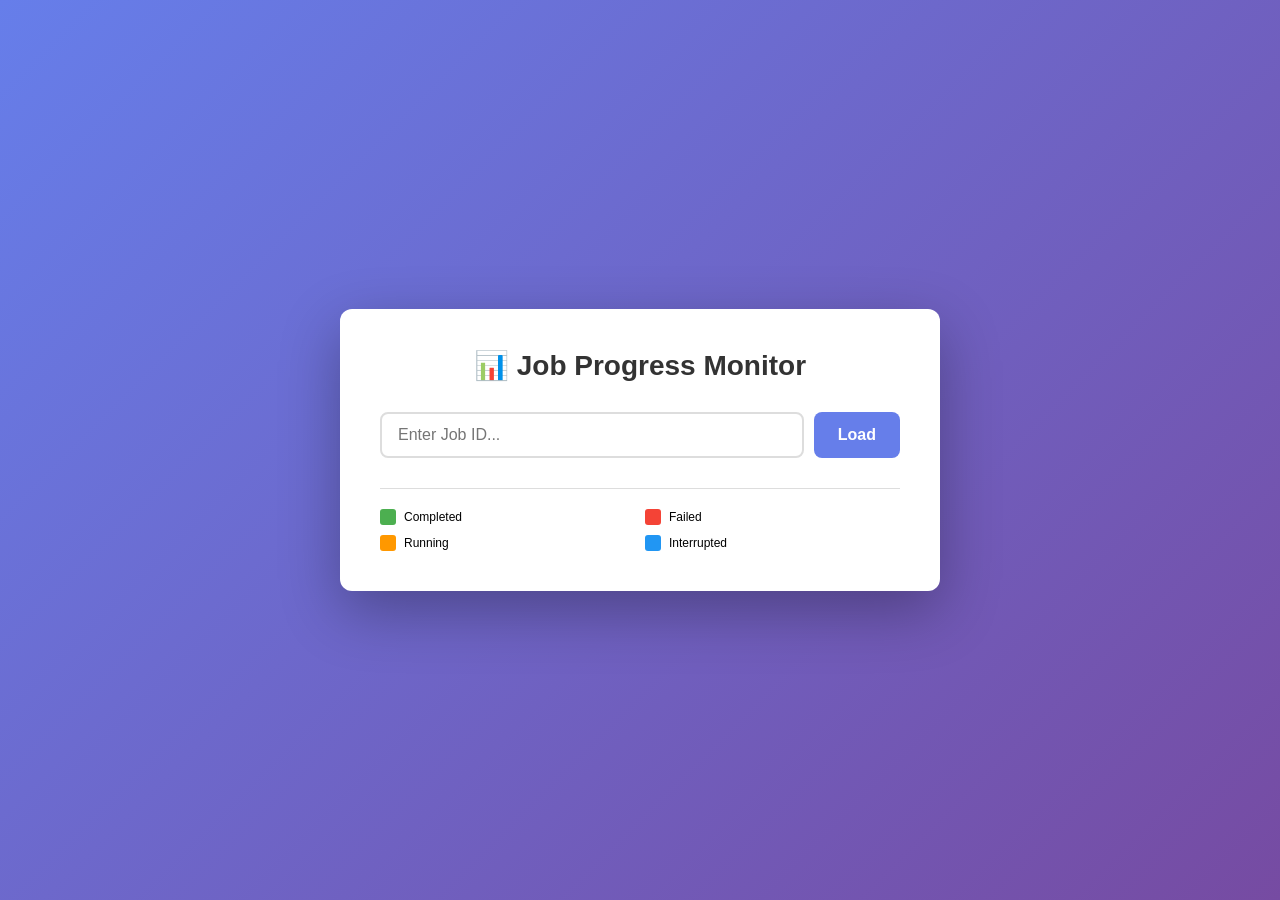
==== impl_translator/src/features/SR1001/html/index.html @ 7710dd29 "first commit" ====
<!DOCTYPE html>
<html lang="ja">
<head>
    <meta charset="UTF-8">
    <meta name="viewport" content="width=device-width, initial-scale=1.0">
    <title>SR1001: Job Progress Monitoring</title>
    <style>
        * {
            margin: 0;
            padding: 0;
            box-sizing: border-box;
        }
        
        body {
            font-family: 'Segoe UI', Tahoma, Geneva, Verdana, sans-serif;
            background: linear-gradient(135deg, #667eea 0%, #764ba2 100%);
            min-height: 100vh;
            display: flex;
            align-items: center;
            justify-content: center;
            padding: 20px;
        }
        
        .container {
            background: white;
            border-radius: 12px;
            box-shadow: 0 20px 60px rgba(0, 0, 0, 0.3);
            padding: 40px;
            max-width: 600px;
            width: 100%;
        }
        
        h1 {
            color: #333;
            margin-bottom: 30px;
            text-align: center;
            font-size: 28px;
        }
        
        .input-group {
            display: flex;
            gap: 10px;
            margin-bottom: 30px;
        }
        
        input[type="text"] {
            flex: 1;
            padding: 12px 16px;
            border: 2px solid #ddd;
            border-radius: 8px;
            font-size: 16px;
            transition: border-color 0.3s;
        }
        
        input[type="text"]:focus {
            outline: none;
            border-color: #667eea;
        }
        
        button {
            padding: 12px 24px;
            background: #667eea;
            color: white;
            border: none;
            border-radius: 8px;
            font-size: 16px;
            font-weight: bold;
            cursor: pointer;
            transition: background 0.3s;
        }
        
        button:hover {
            background: #5568d3;
        }
        
        button:active {
            transform: scale(0.98);
        }
        
        .status-box {
            background: #f8f9fa;
            border-left: 4px solid #667eea;
            padding: 20px;
            border-radius: 8px;
            margin-bottom: 20px;
            display: none;
        }
        
        .status-box.active {
            display: block;
        }
        
        .status-row {
            display: flex;
            justify-content: space-between;
            margin-bottom: 12px;
            font-size: 14px;
        }
        
        .status-row label {
            font-weight: bold;
            color: #555;
        }
        
        .status-row value {
            color: #333;
        }
        
        .progress-container {
            margin: 20px 0;
        }
        
        .progress-bar {
            width: 100%;
            height: 24px;
            background: #e0e0e0;
            border-radius: 12px;
            overflow: hidden;
            margin-bottom: 8px;
        }
        
        .progress-fill {
            height: 100%;
            background: linear-gradient(90deg, #667eea, #764ba2);
            transition: width 0.3s ease;
            display: flex;
            align-items: center;
            justify-content: center;
            font-size: 12px;
            color: white;
            font-weight: bold;
        }
        
        .pages-grid {
            display: grid;
            grid-template-columns: repeat(auto-fit, minmax(60px, 1fr));
            gap: 8px;
            margin-top: 20px;
        }
        
        .page-cell {
            aspect-ratio: 1;
            display: flex;
            align-items: center;
            justify-content: center;
            border-radius: 6px;
            font-size: 12px;
            font-weight: bold;
            color: white;
            cursor: pointer;
            transition: transform 0.2s;
        }
        
        .page-cell:hover {
            transform: scale(1.1);
        }
        
        .page-cell.completed {
            background: #4caf50;
        }
        
        .page-cell.failed {
            background: #f44336;
        }
        
        .page-cell.running {
            background: #ff9800;
            animation: pulse 1.5s infinite;
        }
        
        .page-cell.interrupted {
            background: #2196f3;
        }
        
        @keyframes pulse {
            0%, 100% { opacity: 1; }
            50% { opacity: 0.6; }
        }
        
        .error-message {
            background: #ffebee;
            color: #c62828;
            padding: 12px;
            border-radius: 8px;
            margin-top: 20px;
            display: none;
        }
        
        .error-message.show {
            display: block;
        }
        
        .legend {
            display: grid;
            grid-template-columns: repeat(2, 1fr);
            gap: 10px;
            margin-top: 20px;
            padding-top: 20px;
            border-top: 1px solid #ddd;
            font-size: 12px;
        }
        
        .legend-item {
            display: flex;
            align-items: center;
            gap: 8px;
        }
        
        .legend-color {
            width: 16px;
            height: 16px;
            border-radius: 3px;
        }
        
        .refresh-btn {
            margin-top: 20px;
            width: 100%;
            background: #666;
        }
        
        .refresh-btn:hover {
            background: #555;
        }
        
        .summary-section {
            background: #f0f4ff;
            border-left: 4px solid #667eea;
            padding: 20px;
            border-radius: 8px;
            margin-top: 20px;
            display: none;
        }
        
        .summary-section.active {
            display: block;
        }
        
        .summary-title {
            font-weight: bold;
            color: #333;
            margin-bottom: 12px;
            font-size: 14px;
        }
        
        .summary-grid {
            display: grid;
            grid-template-columns: repeat(auto-fit, minmax(150px, 1fr));
            gap: 12px;
            font-size: 13px;
        }
        
        .summary-item {
            background: white;
            padding: 10px;
            border-radius: 6px;
            border-left: 3px solid #667eea;
        }
        
        .summary-item-label {
            font-weight: bold;
            color: #666;
            font-size: 11px;
            text-transform: uppercase;
            margin-bottom: 4px;
        }
        
        .summary-item-value {
            font-size: 16px;
            font-weight: bold;
            color: #333;
        }
        
        .summary-item-unit {
            font-size: 11px;
            color: #999;
            margin-left: 4px;
        }
        
        .summary-row {
            display: grid;
            grid-template-columns: repeat(auto-fit, minmax(150px, 1fr));
            gap: 12px;
            margin-bottom: 12px;
        }
        
        .summary-row-title {
            font-weight: bold;
            color: #555;
            margin-top: 10px;
            margin-bottom: 8px;
            font-size: 12px;
            grid-column: 1 / -1;
            border-bottom: 1px solid #ddd;
            padding-bottom: 4px;
        }
    </style>
</head>
<body>
    <div class="container">
        <h1>📊 Job Progress Monitor</h1>
        
        <div class="input-group">
            <input type="text" id="jobId" placeholder="Enter Job ID..." />
            <button onclick="loadJobStatus()">Load</button>
        </div>
        
        <div id="statusBox" class="status-box">
            <div class="status-row">
                <label>Job ID:</label>
                <span id="displayJobId"></span>
            </div>
            <div class="status-row">
                <label>Status:</label>
                <span id="displayStatus"></span>
            </div>
            <div class="status-row">
                <label>Pages:</label>
                <span id="displayPages"></span>
            </div>
            <div class="status-row">
                <label>Completed:</label>
                <span id="displayCompleted"></span>
            </div>
            <div class="status-row">
                <label>Failed:</label>
                <span id="displayFailed"></span>
            </div>
            <div class="status-row">
                <label>Running:</label>
                <span id="displayRunning"></span>
            </div>
            <div class="status-row">
                <label>Elapsed Time:</label>
                <span id="displayElapsed"></span>
            </div>
            
            <div class="progress-container">
                <div class="progress-bar">
                    <div id="progressFill" class="progress-fill" style="width: 0%">0%</div>
                </div>
            </div>
            
            <div class="pages-grid" id="pagesGrid"></div>
            
            <div id="summarySection" class="summary-section">
                <div class="summary-title">📈 Summary Statistics</div>
                
                <div class="summary-row">
                    <div class="summary-row-title">Timing (Completed Pages)</div>
                    <div class="summary-item">
                        <div class="summary-item-label">Average Time</div>
                        <div class="summary-item-value"><span id="summaryAvgTime">-</span><span class="summary-item-unit">sec</span></div>
                    </div>
                    <div class="summary-item">
                        <div class="summary-item-label">Min Time</div>
                        <div class="summary-item-value"><span id="summaryMinTime">-</span><span class="summary-item-unit">sec</span></div>
                    </div>
                    <div class="summary-item">
                        <div class="summary-item-label">Max Time</div>
                        <div class="summary-item-value"><span id="summaryMaxTime">-</span><span class="summary-item-unit">sec</span></div>
                    </div>
                    <div class="summary-item">
                        <div class="summary-item-label">Total Time</div>
                        <div class="summary-item-value"><span id="summaryTotalTime">-</span><span class="summary-item-unit">sec</span></div>
                    </div>
                </div>
                
                <div class="summary-row">
                    <div class="summary-row-title">Input Characters</div>
                    <div class="summary-item">
                        <div class="summary-item-label">Average</div>
                        <div class="summary-item-value"><span id="summaryAvgInputChars">-</span></div>
                    </div>
                    <div class="summary-item">
                        <div class="summary-item-label">Total</div>
                        <div class="summary-item-value"><span id="summaryTotalInputChars">-</span></div>
                    </div>
                    <div class="summary-item">
                        <div class="summary-item-label">Min</div>
                        <div class="summary-item-value"><span id="summaryMinInputChars">-</span></div>
                    </div>
                    <div class="summary-item">
                        <div class="summary-item-label">Max</div>
                        <div class="summary-item-value"><span id="summaryMaxInputChars">-</span></div>
                    </div>
                </div>
                
                <div class="summary-row">
                    <div class="summary-row-title">Output Characters</div>
                    <div class="summary-item">
                        <div class="summary-item-label">Average</div>
                        <div class="summary-item-value"><span id="summaryAvgOutputChars">-</span></div>
                    </div>
                    <div class="summary-item">
                        <div class="summary-item-label">Total</div>
                        <div class="summary-item-value"><span id="summaryTotalOutputChars">-</span></div>
                    </div>
                    <div class="summary-item">
                        <div class="summary-item-label">Min</div>
                        <div class="summary-item-value"><span id="summaryMinOutputChars">-</span></div>
                    </div>
                    <div class="summary-item">
                        <div class="summary-item-label">Max</div>
                        <div class="summary-item-value"><span id="summaryMaxOutputChars">-</span></div>
                    </div>
                </div>
                
                <div class="summary-row">
                    <div class="summary-row-title">Compression</div>
                    <div class="summary-item">
                        <div class="summary-item-label">Ratio (Output/Input)</div>
                        <div class="summary-item-value"><span id="summaryCompressionRatio">-</span></div>
                    </div>
                </div>
            </div>
            
            <button class="refresh-btn" onclick="loadJobStatus()">🔄 Refresh</button>
        </div>
        
        <div id="errorMsg" class="error-message"></div>
        
        <div class="legend">
            <div class="legend-item">
                <div class="legend-color" style="background: #4caf50;"></div>
                <span>Completed</span>
            </div>
            <div class="legend-item">
                <div class="legend-color" style="background: #f44336;"></div>
                <span>Failed</span>
            </div>
            <div class="legend-item">
                <div class="legend-color" style="background: #ff9800;"></div>
                <span>Running</span>
            </div>
            <div class="legend-item">
                <div class="legend-color" style="background: #2196f3;"></div>
                <span>Interrupted</span>
            </div>
        </div>
    </div>
    
    <script>
        async function loadJobStatus() {
            const jobId = document.getElementById('jobId').value;
            const errorMsg = document.getElementById('errorMsg');
            const statusBox = document.getElementById('statusBox');
            
            if (!jobId) {
                errorMsg.textContent = 'Please enter a Job ID';
                errorMsg.classList.add('show');
                statusBox.classList.remove('active');
                return;
            }
            
            try {
                const response = await fetch(`/sr1001/api/job/${jobId}`);
                if (!response.ok) {
                    throw new Error(`Job not found: ${jobId}`);
                }
                
                const data = await response.json();
                
                // Update display
                document.getElementById('displayJobId').textContent = data.job_id;
                document.getElementById('displayStatus').textContent = data.status;
                document.getElementById('displayPages').textContent = data.total_pages;
                document.getElementById('displayCompleted').textContent = data.completed;
                document.getElementById('displayFailed').textContent = data.failed;
                document.getElementById('displayRunning').textContent = data.running;
                document.getElementById('displayElapsed').textContent = formatTime(data.elapsed_seconds);
                
                // Update progress bar
                const progressFill = document.getElementById('progressFill');
                progressFill.style.width = data.progress_percent + '%';
                progressFill.textContent = data.progress_percent + '%';
                
                // Load and display pages
                await loadPages(jobId);
                
                // Load and display summary
                await loadSummary(jobId);
                
                errorMsg.classList.remove('show');
                statusBox.classList.add('active');
                
            } catch (error) {
                errorMsg.textContent = '❌ ' + error.message;
                errorMsg.classList.add('show');
                statusBox.classList.remove('active');
            }
        }
        
        async function loadPages(jobId) {
            try {
                const response = await fetch(`/sr1001/api/job/${jobId}/pages`);
                if (!response.ok) return;
                
                const data = await response.json();
                const pagesGrid = document.getElementById('pagesGrid');
                pagesGrid.innerHTML = '';
                
                for (let i = 1; i <= Object.keys(data.pages).length; i++) {
                    const page = data.pages[i.toString()];
                    if (!page) continue;
                    
                    const cell = document.createElement('div');
                    cell.className = `page-cell ${page.status}`;
                    cell.textContent = i;
                    cell.title = `Page ${i}: ${page.status}`;
                    pagesGrid.appendChild(cell);
                }
            } catch (error) {
                console.error('Error loading pages:', error);
            }
        }
        
        async function loadSummary(jobId) {
            try {
                const response = await fetch(`/sr1001/api/job/${jobId}/summary`);
                if (!response.ok) return;
                
                const data = await response.json();
                
                // Only show summary if there are completed pages
                if (data.completed_pages === 0) {
                    document.getElementById('summarySection').classList.remove('active');
                    return;
                }
                
                // Update summary fields
                const formatNumber = (n) => n !== null ? Math.round(n * 100) / 100 : '-';
                
                document.getElementById('summaryAvgTime').textContent = formatNumber(data.avg_elapsed_seconds);
                document.getElementById('summaryMinTime').textContent = formatNumber(data.min_elapsed_seconds);
                document.getElementById('summaryMaxTime').textContent = formatNumber(data.max_elapsed_seconds);
                document.getElementById('summaryTotalTime').textContent = formatNumber(data.total_elapsed_seconds);
                
                document.getElementById('summaryAvgInputChars').textContent = formatNumber(data.avg_input_characters);
                document.getElementById('summaryTotalInputChars').textContent = data.total_input_characters !== null ? data.total_input_characters : '-';
                document.getElementById('summaryMinInputChars').textContent = data.min_input_characters !== null ? data.min_input_characters : '-';
                document.getElementById('summaryMaxInputChars').textContent = data.max_input_characters !== null ? data.max_input_characters : '-';
                
                document.getElementById('summaryAvgOutputChars').textContent = formatNumber(data.avg_output_characters);
                document.getElementById('summaryTotalOutputChars').textContent = data.total_output_characters !== null ? data.total_output_characters : '-';
                document.getElementById('summaryMinOutputChars').textContent = data.min_output_characters !== null ? data.min_output_characters : '-';
                document.getElementById('summaryMaxOutputChars').textContent = data.max_output_characters !== null ? data.max_output_characters : '-';
                
                document.getElementById('summaryCompressionRatio').textContent = formatNumber(data.avg_compression_ratio);
                
                // Show summary section
                document.getElementById('summarySection').classList.add('active');
                
            } catch (error) {
                console.error('Error loading summary:', error);
                document.getElementById('summarySection').classList.remove('active');
            }
        }
        
        function formatTime(seconds) {
            const hours = Math.floor(seconds / 3600);
            const minutes = Math.floor((seconds % 3600) / 60);
            const secs = Math.floor(seconds % 60);
            
            if (hours > 0) {
                return `${hours}h ${minutes}m ${secs}s`;
            } else if (minutes > 0) {
                return `${minutes}m ${secs}s`;
            } else {
                return `${secs}s`;
            }
        }
        
        // Auto-refresh every 5 seconds
        setInterval(() => {
            const jobId = document.getElementById('jobId').value;
            if (jobId && document.getElementById('statusBox').classList.contains('active')) {
                loadJobStatus();
            }
        }, 5000);
        
        // Allow Enter key to load
        document.getElementById('jobId').addEventListener('keypress', (e) => {
            if (e.key === 'Enter') loadJobStatus();
        });
        
        // Auto-load job ID from URL parameter if provided
        window.addEventListener('DOMContentLoaded', () => {
            const urlParams = new URLSearchParams(window.location.search);
            const jobId = urlParams.get('id') || urlParams.get('job_id');
            
            if (jobId) {
                document.getElementById('jobId').value = jobId;
                // Small delay to ensure DOM is ready
                setTimeout(() => loadJobStatus(), 100);
            }
        });
    </script>
</body>
</html>
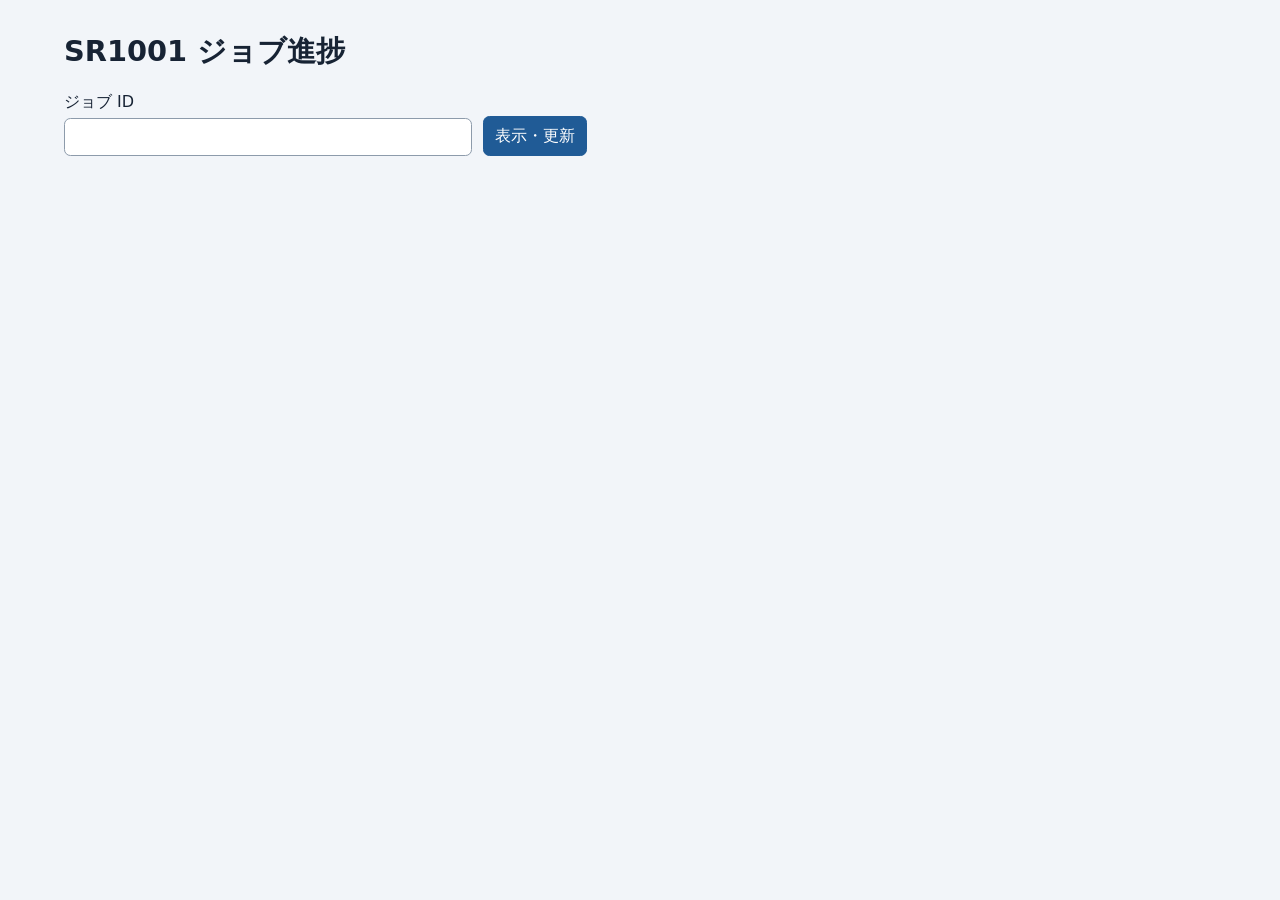
==== commit 3c814904: "wip" ====
--- a/impl_translator/src/features/SR1001/html/index.html
+++ b/impl_translator/src/features/SR1001/html/index.html
@@ -1,599 +1,180 @@
 <!DOCTYPE html>
 <html lang="ja">
 <head>
-    <meta charset="UTF-8">
-    <meta name="viewport" content="width=device-width, initial-scale=1.0">
-    <title>SR1001: Job Progress Monitoring</title>
+    <meta charset="utf-8">
+    <meta name="viewport" content="width=device-width, initial-scale=1">
+    <title>SR1001 ジョブ進捗</title>
     <style>
-        * {
-            margin: 0;
-            padding: 0;
-            box-sizing: border-box;
-        }
-        
-        body {
-            font-family: 'Segoe UI', Tahoma, Geneva, Verdana, sans-serif;
-            background: linear-gradient(135deg, #667eea 0%, #764ba2 100%);
-            min-height: 100vh;
-            display: flex;
-            align-items: center;
-            justify-content: center;
-            padding: 20px;
-        }
-        
-        .container {
-            background: white;
-            border-radius: 12px;
-            box-shadow: 0 20px 60px rgba(0, 0, 0, 0.3);
-            padding: 40px;
-            max-width: 600px;
-            width: 100%;
-        }
-        
-        h1 {
-            color: #333;
-            margin-bottom: 30px;
-            text-align: center;
-            font-size: 28px;
-        }
-        
-        .input-group {
-            display: flex;
-            gap: 10px;
-            margin-bottom: 30px;
-        }
-        
-        input[type="text"] {
-            flex: 1;
-            padding: 12px 16px;
-            border: 2px solid #ddd;
-            border-radius: 8px;
-            font-size: 16px;
-            transition: border-color 0.3s;
-        }
-        
-        input[type="text"]:focus {
-            outline: none;
-            border-color: #667eea;
-        }
-        
-        button {
-            padding: 12px 24px;
-            background: #667eea;
-            color: white;
-            border: none;
-            border-radius: 8px;
-            font-size: 16px;
-            font-weight: bold;
-            cursor: pointer;
-            transition: background 0.3s;
-        }
-        
-        button:hover {
-            background: #5568d3;
-        }
-        
-        button:active {
-            transform: scale(0.98);
-        }
-        
-        .status-box {
-            background: #f8f9fa;
-            border-left: 4px solid #667eea;
-            padding: 20px;
-            border-radius: 8px;
-            margin-bottom: 20px;
-            display: none;
-        }
-        
-        .status-box.active {
-            display: block;
-        }
-        
-        .status-row {
-            display: flex;
-            justify-content: space-between;
-            margin-bottom: 12px;
-            font-size: 14px;
-        }
-        
-        .status-row label {
-            font-weight: bold;
-            color: #555;
-        }
-        
-        .status-row value {
-            color: #333;
-        }
-        
-        .progress-container {
-            margin: 20px 0;
-        }
-        
-        .progress-bar {
-            width: 100%;
-            height: 24px;
-            background: #e0e0e0;
-            border-radius: 12px;
-            overflow: hidden;
-            margin-bottom: 8px;
-        }
-        
-        .progress-fill {
-            height: 100%;
-            background: linear-gradient(90deg, #667eea, #764ba2);
-            transition: width 0.3s ease;
-            display: flex;
-            align-items: center;
-            justify-content: center;
-            font-size: 12px;
-            color: white;
-            font-weight: bold;
-        }
-        
-        .pages-grid {
-            display: grid;
-            grid-template-columns: repeat(auto-fit, minmax(60px, 1fr));
-            gap: 8px;
-            margin-top: 20px;
-        }
-        
-        .page-cell {
-            aspect-ratio: 1;
-            display: flex;
-            align-items: center;
-            justify-content: center;
-            border-radius: 6px;
-            font-size: 12px;
-            font-weight: bold;
-            color: white;
-            cursor: pointer;
-            transition: transform 0.2s;
-        }
-        
-        .page-cell:hover {
-            transform: scale(1.1);
-        }
-        
-        .page-cell.completed {
-            background: #4caf50;
-        }
-        
-        .page-cell.failed {
-            background: #f44336;
-        }
-        
-        .page-cell.running {
-            background: #ff9800;
-            animation: pulse 1.5s infinite;
-        }
-        
-        .page-cell.interrupted {
-            background: #2196f3;
-        }
-        
-        @keyframes pulse {
-            0%, 100% { opacity: 1; }
-            50% { opacity: 0.6; }
-        }
-        
-        .error-message {
-            background: #ffebee;
-            color: #c62828;
-            padding: 12px;
-            border-radius: 8px;
-            margin-top: 20px;
-            display: none;
-        }
-        
-        .error-message.show {
-            display: block;
-        }
-        
-        .legend {
-            display: grid;
-            grid-template-columns: repeat(2, 1fr);
-            gap: 10px;
-            margin-top: 20px;
-            padding-top: 20px;
-            border-top: 1px solid #ddd;
-            font-size: 12px;
-        }
-        
-        .legend-item {
-            display: flex;
-            align-items: center;
-            gap: 8px;
-        }
-        
-        .legend-color {
-            width: 16px;
-            height: 16px;
-            border-radius: 3px;
-        }
-        
-        .refresh-btn {
-            margin-top: 20px;
-            width: 100%;
-            background: #666;
-        }
-        
-        .refresh-btn:hover {
-            background: #555;
-        }
-        
-        .summary-section {
-            background: #f0f4ff;
-            border-left: 4px solid #667eea;
-            padding: 20px;
-            border-radius: 8px;
-            margin-top: 20px;
-            display: none;
-        }
-        
-        .summary-section.active {
-            display: block;
-        }
-        
-        .summary-title {
-            font-weight: bold;
-            color: #333;
-            margin-bottom: 12px;
-            font-size: 14px;
-        }
-        
-        .summary-grid {
-            display: grid;
-            grid-template-columns: repeat(auto-fit, minmax(150px, 1fr));
-            gap: 12px;
-            font-size: 13px;
-        }
-        
-        .summary-item {
-            background: white;
-            padding: 10px;
-            border-radius: 6px;
-            border-left: 3px solid #667eea;
-        }
-        
-        .summary-item-label {
-            font-weight: bold;
-            color: #666;
-            font-size: 11px;
-            text-transform: uppercase;
-            margin-bottom: 4px;
-        }
-        
-        .summary-item-value {
-            font-size: 16px;
-            font-weight: bold;
-            color: #333;
-        }
-        
-        .summary-item-unit {
-            font-size: 11px;
-            color: #999;
-            margin-left: 4px;
-        }
-        
-        .summary-row {
-            display: grid;
-            grid-template-columns: repeat(auto-fit, minmax(150px, 1fr));
-            gap: 12px;
-            margin-bottom: 12px;
-        }
-        
-        .summary-row-title {
-            font-weight: bold;
-            color: #555;
-            margin-top: 10px;
-            margin-bottom: 8px;
-            font-size: 12px;
-            grid-column: 1 / -1;
-            border-bottom: 1px solid #ddd;
-            padding-bottom: 4px;
-        }
+        :root { font-family: system-ui, sans-serif; color: #172334; background: #f2f5f9; }
+        body { margin: 0; }
+        main { max-width: 72rem; margin: 0 auto; padding: 2rem 1rem; }
+        h1 { margin: 0 0 1.25rem; font-size: 1.8rem; }
+        h2 { margin-top: 0; font-size: 1.15rem; }
+        form { display: flex; align-items: end; gap: .65rem; flex-wrap: wrap; }
+        label { display: grid; gap: .3rem; }
+        input, button { font: inherit; padding: .55rem .7rem; border-radius: .4rem; }
+        input { width: min(24rem, 70vw); border: 1px solid #8d9bab; }
+        button { cursor: pointer; border: 1px solid #205b96; color: white; background: #205b96; }
+        section { background: white; border: 1px solid #d6dee8; border-radius: .65rem; padding: 1rem; margin-top: 1rem; }
+        dl { display: grid; grid-template-columns: max-content minmax(0, 1fr); gap: .35rem 1rem; }
+        dt { color: #455469; }
+        dd { margin: 0; overflow-wrap: anywhere; }
+        progress { width: 100%; accent-color: #205b96; }
+        .table-scroll { overflow: auto; max-height: 34rem; }
+        table { border-collapse: collapse; width: 100%; font-size: .88rem; }
+        th, td { padding: .45rem .55rem; border-bottom: 1px solid #dde4ed; text-align: left; }
+        th { position: sticky; top: 0; background: #edf2f8; white-space: nowrap; }
+        td:nth-child(-n+7) { white-space: nowrap; }
+        .error, td[data-state="failed"], td[data-state="interrupted"] { color: #a32020; }
+        td[data-state="running"] { color: #925600; }
+        td[data-state="completed"] { color: #17613e; }
     </style>
 </head>
 <body>
-    <div class="container">
-        <h1>📊 Job Progress Monitor</h1>
-        
-        <div class="input-group">
-            <input type="text" id="jobId" placeholder="Enter Job ID..." />
-            <button onclick="loadJobStatus()">Load</button>
-        </div>
-        
-        <div id="statusBox" class="status-box">
-            <div class="status-row">
-                <label>Job ID:</label>
-                <span id="displayJobId"></span>
+<main>
+    <h1>SR1001 ジョブ進捗</h1>
+    <form id="job-form">
+        <label>ジョブ ID <input id="job-id" required autocomplete="off" spellcheck="false"></label>
+        <button type="submit">表示・更新</button>
+    </form>
+    <p id="error" role="alert" class="error" hidden></p>
+
+    <div id="report" hidden>
+        <section aria-labelledby="progress-title">
+            <h2 id="progress-title">ページ進捗</h2>
+            <dl>
+                <dt>ジョブ</dt><dd id="display-id"></dd>
+                <dt>状態</dt><dd id="status"></dd>
+                <dt>対象ページ</dt><dd id="selection"></dd>
+                <dt>進捗</dt><dd id="counts"></dd>
+                <dt>最終更新</dt><dd id="updated"></dd>
+                <dt>ジョブ経過時間</dt><dd id="elapsed"></dd>
+                <dt>完了ページの計測</dt><dd id="timing"></dd>
+            </dl>
+            <progress id="progress" max="100" value="0" aria-label="完了ページの割合"></progress>
+        </section>
+        <section aria-labelledby="export-title">
+            <h2 id="export-title">SF005 成果物の出力</h2>
+            <dl>
+                <dt>状態</dt><dd id="export-status"></dd>
+                <dt>処理時間</dt><dd id="export-time"></dd>
+            </dl>
+            <p id="export-error" class="error" hidden></p>
+            <dl id="outputs" hidden></dl>
+        </section>
+        <section aria-labelledby="pages-title">
+            <h2 id="pages-title">ページ別の処理時間</h2>
+            <div class="table-scroll" tabindex="0" aria-label="ページ別の計測一覧">
+                <table>
+                    <thead>
+                        <tr><th>ページ</th><th>状態</th><th>合計</th><th>SF001</th><th>SF002</th><th>SF003</th><th>SF004</th><th>エラー</th></tr>
+                    </thead>
+                    <tbody id="pages"></tbody>
+                </table>
             </div>
-            <div class="status-row">
-                <label>Status:</label>
-                <span id="displayStatus"></span>
-            </div>
-            <div class="status-row">
-                <label>Pages:</label>
-                <span id="displayPages"></span>
-            </div>
-            <div class="status-row">
-                <label>Completed:</label>
-                <span id="displayCompleted"></span>
-            </div>
-            <div class="status-row">
-                <label>Failed:</label>
-                <span id="displayFailed"></span>
-            </div>
-            <div class="status-row">
-                <label>Running:</label>
-                <span id="displayRunning"></span>
-            </div>
-            <div class="status-row">
-                <label>Elapsed Time:</label>
-                <span id="displayElapsed"></span>
-            </div>
-            
-            <div class="progress-container">
-                <div class="progress-bar">
-                    <div id="progressFill" class="progress-fill" style="width: 0%">0%</div>
-                </div>
-            </div>
-            
-            <div class="pages-grid" id="pagesGrid"></div>
-            
-            <div id="summarySection" class="summary-section">
-                <div class="summary-title">📈 Summary Statistics</div>
-                
-                <div class="summary-row">
-                    <div class="summary-row-title">Timing (Completed Pages)</div>
-                    <div class="summary-item">
-                        <div class="summary-item-label">Average Time</div>
-                        <div class="summary-item-value"><span id="summaryAvgTime">-</span><span class="summary-item-unit">sec</span></div>
-                    </div>
-                    <div class="summary-item">
-                        <div class="summary-item-label">Min Time</div>
-                        <div class="summary-item-value"><span id="summaryMinTime">-</span><span class="summary-item-unit">sec</span></div>
-                    </div>
-                    <div class="summary-item">
-                        <div class="summary-item-label">Max Time</div>
-                        <div class="summary-item-value"><span id="summaryMaxTime">-</span><span class="summary-item-unit">sec</span></div>
-                    </div>
-                    <div class="summary-item">
-                        <div class="summary-item-label">Total Time</div>
-                        <div class="summary-item-value"><span id="summaryTotalTime">-</span><span class="summary-item-unit">sec</span></div>
-                    </div>
-                </div>
-                
-                <div class="summary-row">
-                    <div class="summary-row-title">Input Characters</div>
-                    <div class="summary-item">
-                        <div class="summary-item-label">Average</div>
-                        <div class="summary-item-value"><span id="summaryAvgInputChars">-</span></div>
-                    </div>
-                    <div class="summary-item">
-                        <div class="summary-item-label">Total</div>
-                        <div class="summary-item-value"><span id="summaryTotalInputChars">-</span></div>
-                    </div>
-                    <div class="summary-item">
-                        <div class="summary-item-label">Min</div>
-                        <div class="summary-item-value"><span id="summaryMinInputChars">-</span></div>
-                    </div>
-                    <div class="summary-item">
-                        <div class="summary-item-label">Max</div>
-                        <div class="summary-item-value"><span id="summaryMaxInputChars">-</span></div>
-                    </div>
-                </div>
-                
-                <div class="summary-row">
-                    <div class="summary-row-title">Output Characters</div>
-                    <div class="summary-item">
-                        <div class="summary-item-label">Average</div>
-                        <div class="summary-item-value"><span id="summaryAvgOutputChars">-</span></div>
-                    </div>
-                    <div class="summary-item">
-                        <div class="summary-item-label">Total</div>
-                        <div class="summary-item-value"><span id="summaryTotalOutputChars">-</span></div>
-                    </div>
-                    <div class="summary-item">
-                        <div class="summary-item-label">Min</div>
-                        <div class="summary-item-value"><span id="summaryMinOutputChars">-</span></div>
-                    </div>
-                    <div class="summary-item">
-                        <div class="summary-item-label">Max</div>
-                        <div class="summary-item-value"><span id="summaryMaxOutputChars">-</span></div>
-                    </div>
-                </div>
-                
-                <div class="summary-row">
-                    <div class="summary-row-title">Compression</div>
-                    <div class="summary-item">
-                        <div class="summary-item-label">Ratio (Output/Input)</div>
-                        <div class="summary-item-value"><span id="summaryCompressionRatio">-</span></div>
-                    </div>
-                </div>
-            </div>
-            
-            <button class="refresh-btn" onclick="loadJobStatus()">🔄 Refresh</button>
-        </div>
-        
-        <div id="errorMsg" class="error-message"></div>
-        
-        <div class="legend">
-            <div class="legend-item">
-                <div class="legend-color" style="background: #4caf50;"></div>
-                <span>Completed</span>
-            </div>
-            <div class="legend-item">
-                <div class="legend-color" style="background: #f44336;"></div>
-                <span>Failed</span>
-            </div>
-            <div class="legend-item">
-                <div class="legend-color" style="background: #ff9800;"></div>
-                <span>Running</span>
-            </div>
-            <div class="legend-item">
-                <div class="legend-color" style="background: #2196f3;"></div>
-                <span>Interrupted</span>
-            </div>
-        </div>
+        </section>
     </div>
-    
-    <script>
-        async function loadJobStatus() {
-            const jobId = document.getElementById('jobId').value;
-            const errorMsg = document.getElementById('errorMsg');
-            const statusBox = document.getElementById('statusBox');
-            
-            if (!jobId) {
-                errorMsg.textContent = 'Please enter a Job ID';
-                errorMsg.classList.add('show');
-                statusBox.classList.remove('active');
-                return;
-            }
-            
-            try {
-                const response = await fetch(`/sr1001/api/job/${jobId}`);
-                if (!response.ok) {
-                    throw new Error(`Job not found: ${jobId}`);
-                }
-                
-                const data = await response.json();
-                
-                // Update display
-                document.getElementById('displayJobId').textContent = data.job_id;
-                document.getElementById('displayStatus').textContent = data.status;
-                document.getElementById('displayPages').textContent = data.total_pages;
-                document.getElementById('displayCompleted').textContent = data.completed;
-                document.getElementById('displayFailed').textContent = data.failed;
-                document.getElementById('displayRunning').textContent = data.running;
-                document.getElementById('displayElapsed').textContent = formatTime(data.elapsed_seconds);
-                
-                // Update progress bar
-                const progressFill = document.getElementById('progressFill');
-                progressFill.style.width = data.progress_percent + '%';
-                progressFill.textContent = data.progress_percent + '%';
-                
-                // Load and display pages
-                await loadPages(jobId);
-                
-                // Load and display summary
-                await loadSummary(jobId);
-                
-                errorMsg.classList.remove('show');
-                statusBox.classList.add('active');
-                
-            } catch (error) {
-                errorMsg.textContent = '❌ ' + error.message;
-                errorMsg.classList.add('show');
-                statusBox.classList.remove('active');
-            }
+</main>
+<script>
+    const element = (id) => document.getElementById(id);
+    const setText = (id, value) => { element(id).textContent = value; };
+    const seconds = (value) => Number.isFinite(value) ? value.toFixed(2) + ' 秒' : '—';
+    const labels = {
+        pending: '未着手', running: '処理中', progress: '処理中',
+        awaiting_export: '成果物の出力待ち', pages_completed: 'ページ処理完了',
+        completed: '完了', complete: '完了', failed: '失敗', error: '失敗',
+        interrupted: '中断', unknown: '記録なし'
+    };
+    const label = (status) => labels[status] ?? status;
+    const phases = ['sf001', 'sf002', 'sf003', 'sf004'];
+    let activeJob = '';
+    let latestRequest = 0;
+    let loading = false;
+
+    function render(report) {
+        setText('display-id', report.job_id);
+        setText('status', label(report.status));
+        const range = report.selection;
+        setText('selection', range
+            ? `${range.start_page}–${range.end_page} / 全 ${range.document_page_count} ページ`
+            : `${report.total_pages} ページ`);
+        setText('counts', `完了 ${report.completed}/${report.total_pages}（${report.progress_percent}%） · 処理中 ${report.running} · 未着手 ${report.pending} · 失敗 ${report.failed} · 中断 ${report.interrupted}`);
+        element('progress').value = report.progress_percent;
+        setText('updated', report.updated_at ? new Date(report.updated_at).toLocaleString() : '—');
+        setText('elapsed', seconds(report.elapsed_seconds));
+        const timing = report.summary;
+        setText('timing', timing.timed_completed_pages
+            ? `${timing.timed_completed_pages} ページ · 平均 ${seconds(timing.avg_elapsed_seconds)} · 最短 ${seconds(timing.min_elapsed_seconds)} · 最長 ${seconds(timing.max_elapsed_seconds)} · 合計 ${seconds(timing.total_elapsed_seconds)}`
+            : '記録なし');
+
+        const output = report.sf005;
+        setText('export-status', output.error === 'Interrupted' ? '中断' : label(output.status));
+        setText('export-time', seconds(output.stats?.duration_sec));
+        setText('export-error', output.error ?? '');
+        element('export-error').hidden = !output.error;
+        const paths = Object.entries(output.outputs ?? {});
+        element('outputs').hidden = paths.length === 0;
+        element('outputs').replaceChildren(...paths.flatMap(([name, path]) => {
+            const key = document.createElement('dt');
+            const value = document.createElement('dd');
+            key.textContent = name;
+            value.textContent = path;
+            return [key, value];
+        }));
+
+        const rows = document.createDocumentFragment();
+        for (const [number, page] of Object.entries(report.pages)) {
+            const row = document.createElement('tr');
+            const values = [number, label(page.status), seconds(page.elapsed_seconds),
+                ...phases.map((phase) => seconds(page.stats?.phases?.[phase]?.duration_sec)),
+                page.error ?? '—'];
+            values.forEach((value, index) => {
+                const cell = row.insertCell();
+                cell.textContent = value;
+                if (index === 1) cell.dataset.state = page.status;
+            });
+            rows.appendChild(row);
         }
-        
-        async function loadPages(jobId) {
-            try {
-                const response = await fetch(`/sr1001/api/job/${jobId}/pages`);
-                if (!response.ok) return;
-                
-                const data = await response.json();
-                const pagesGrid = document.getElementById('pagesGrid');
-                pagesGrid.innerHTML = '';
-                
-                for (let i = 1; i <= Object.keys(data.pages).length; i++) {
-                    const page = data.pages[i.toString()];
-                    if (!page) continue;
-                    
-                    const cell = document.createElement('div');
-                    cell.className = `page-cell ${page.status}`;
-                    cell.textContent = i;
-                    cell.title = `Page ${i}: ${page.status}`;
-                    pagesGrid.appendChild(cell);
-                }
-            } catch (error) {
-                console.error('Error loading pages:', error);
-            }
+        element('pages').replaceChildren(rows);
+        element('report').hidden = false;
+    }
+
+    async function refresh() {
+        const request = ++latestRequest;
+        loading = true;
+        try {
+            const response = await fetch(`/sr1001/api/job/${encodeURIComponent(activeJob)}`, {cache: 'no-store'});
+            const report = await response.json();
+            if (request !== latestRequest) return;
+            if (!response.ok) throw new Error(report.error ?? `HTTP ${response.status}`);
+            render(report);
+            element('error').hidden = true;
+        } catch (error) {
+            if (request !== latestRequest) return;
+            setText('error', error.message);
+            element('error').hidden = false;
+        } finally {
+            if (request === latestRequest) loading = false;
         }
-        
-        async function loadSummary(jobId) {
-            try {
-                const response = await fetch(`/sr1001/api/job/${jobId}/summary`);
-                if (!response.ok) return;
-                
-                const data = await response.json();
-                
-                // Only show summary if there are completed pages
-                if (data.completed_pages === 0) {
-                    document.getElementById('summarySection').classList.remove('active');
-                    return;
-                }
-                
-                // Update summary fields
-                const formatNumber = (n) => n !== null ? Math.round(n * 100) / 100 : '-';
-                
-                document.getElementById('summaryAvgTime').textContent = formatNumber(data.avg_elapsed_seconds);
-                document.getElementById('summaryMinTime').textContent = formatNumber(data.min_elapsed_seconds);
-                document.getElementById('summaryMaxTime').textContent = formatNumber(data.max_elapsed_seconds);
-                document.getElementById('summaryTotalTime').textContent = formatNumber(data.total_elapsed_seconds);
-                
-                document.getElementById('summaryAvgInputChars').textContent = formatNumber(data.avg_input_characters);
-                document.getElementById('summaryTotalInputChars').textContent = data.total_input_characters !== null ? data.total_input_characters : '-';
-                document.getElementById('summaryMinInputChars').textContent = data.min_input_characters !== null ? data.min_input_characters : '-';
-                document.getElementById('summaryMaxInputChars').textContent = data.max_input_characters !== null ? data.max_input_characters : '-';
-                
-                document.getElementById('summaryAvgOutputChars').textContent = formatNumber(data.avg_output_characters);
-                document.getElementById('summaryTotalOutputChars').textContent = data.total_output_characters !== null ? data.total_output_characters : '-';
-                document.getElementById('summaryMinOutputChars').textContent = data.min_output_characters !== null ? data.min_output_characters : '-';
-                document.getElementById('summaryMaxOutputChars').textContent = data.max_output_characters !== null ? data.max_output_characters : '-';
-                
-                document.getElementById('summaryCompressionRatio').textContent = formatNumber(data.avg_compression_ratio);
-                
-                // Show summary section
-                document.getElementById('summarySection').classList.add('active');
-                
-            } catch (error) {
-                console.error('Error loading summary:', error);
-                document.getElementById('summarySection').classList.remove('active');
-            }
-        }
-        
-        function formatTime(seconds) {
-            const hours = Math.floor(seconds / 3600);
-            const minutes = Math.floor((seconds % 3600) / 60);
-            const secs = Math.floor(seconds % 60);
-            
-            if (hours > 0) {
-                return `${hours}h ${minutes}m ${secs}s`;
-            } else if (minutes > 0) {
-                return `${minutes}m ${secs}s`;
-            } else {
-                return `${secs}s`;
-            }
-        }
-        
-        // Auto-refresh every 5 seconds
-        setInterval(() => {
-            const jobId = document.getElementById('jobId').value;
-            if (jobId && document.getElementById('statusBox').classList.contains('active')) {
-                loadJobStatus();
-            }
-        }, 5000);
-        
-        // Allow Enter key to load
-        document.getElementById('jobId').addEventListener('keypress', (e) => {
-            if (e.key === 'Enter') loadJobStatus();
-        });
-        
-        // Auto-load job ID from URL parameter if provided
-        window.addEventListener('DOMContentLoaded', () => {
-            const urlParams = new URLSearchParams(window.location.search);
-            const jobId = urlParams.get('id') || urlParams.get('job_id');
-            
-            if (jobId) {
-                document.getElementById('jobId').value = jobId;
-                // Small delay to ensure DOM is ready
-                setTimeout(() => loadJobStatus(), 100);
-            }
-        });
-    </script>
+    }
+
+    element('job-form').addEventListener('submit', (event) => {
+        event.preventDefault();
+        const jobId = element('job-id').value.trim();
+        if (!jobId) return;
+        if (activeJob !== jobId) element('report').hidden = true;
+        activeJob = jobId;
+        refresh();
+    });
+    const query = new URLSearchParams(location.search);
+    activeJob = (query.get('id') ?? query.get('job_id') ?? '').trim();
+    if (activeJob) {
+        element('job-id').value = activeJob;
+        refresh();
+    }
+    setInterval(() => {
+        if (activeJob && !loading) refresh();
+    }, 3000);
+</script>
 </body>
 </html>
